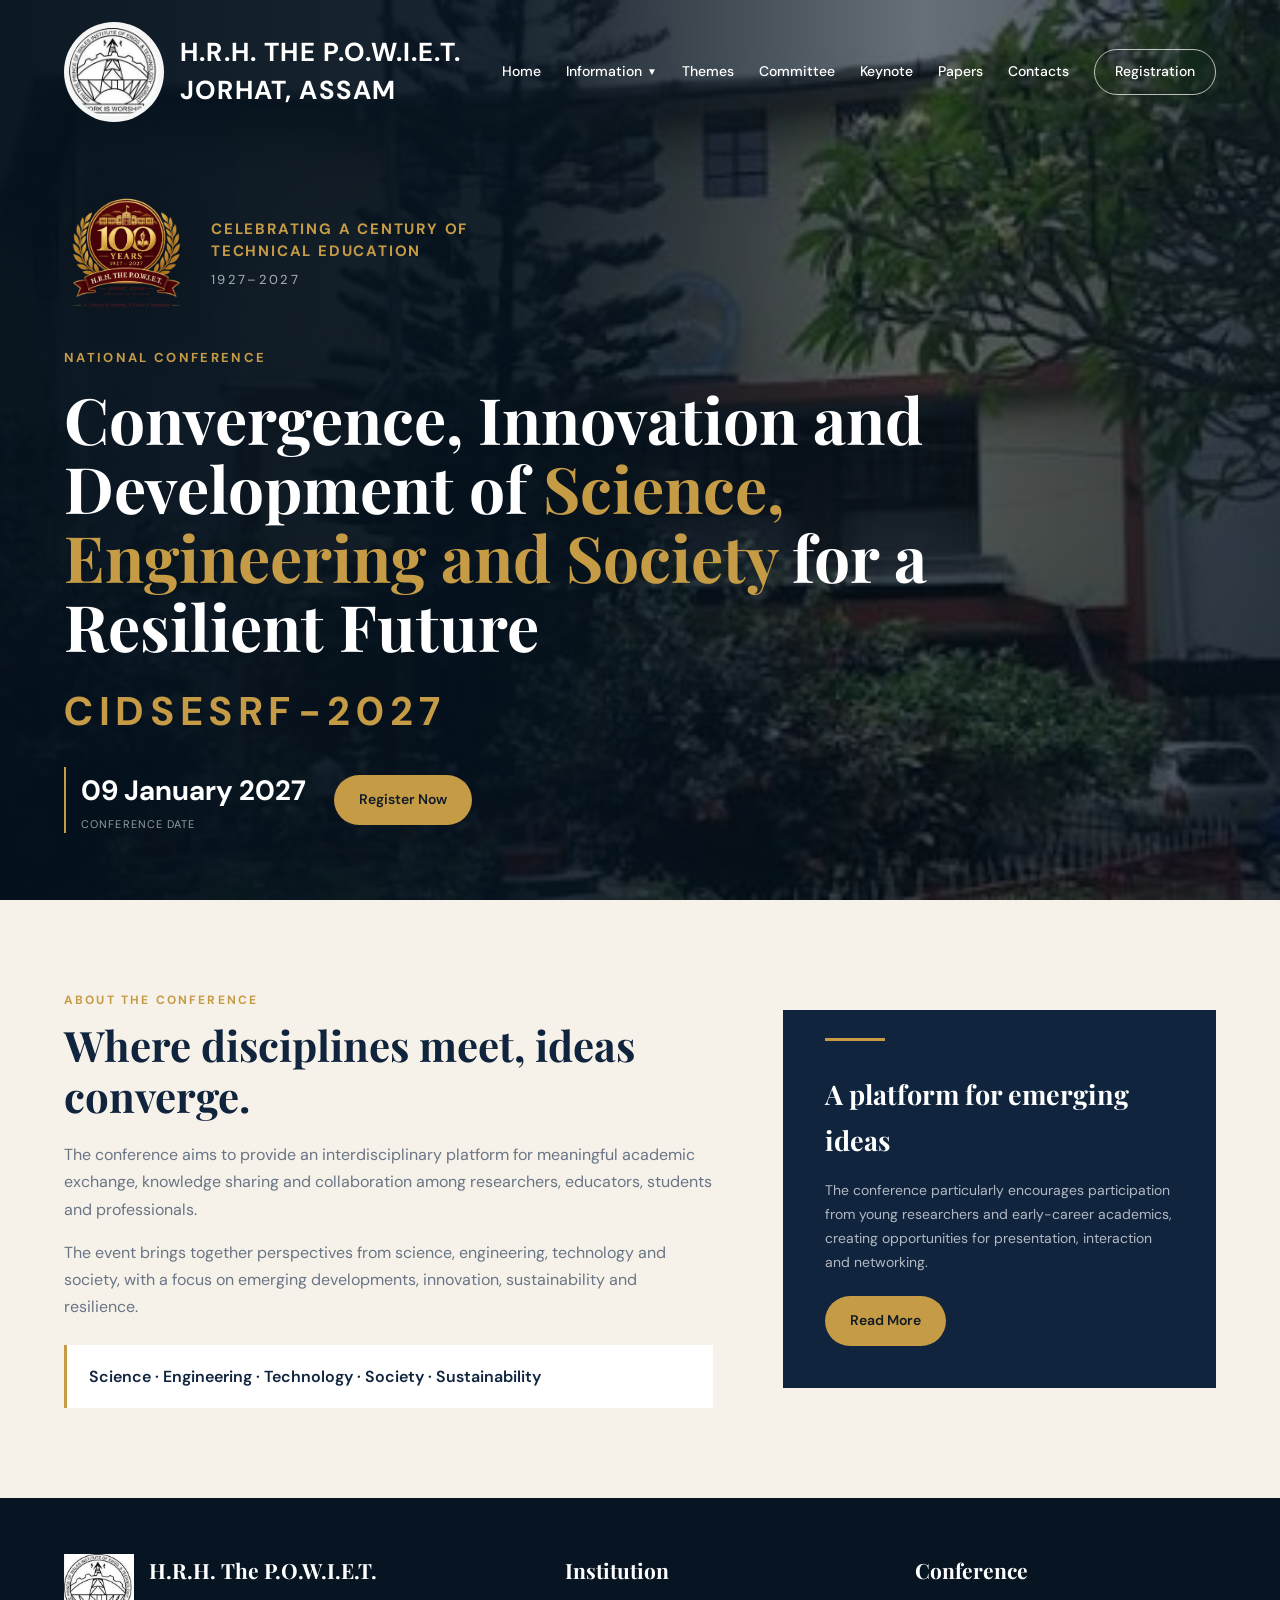
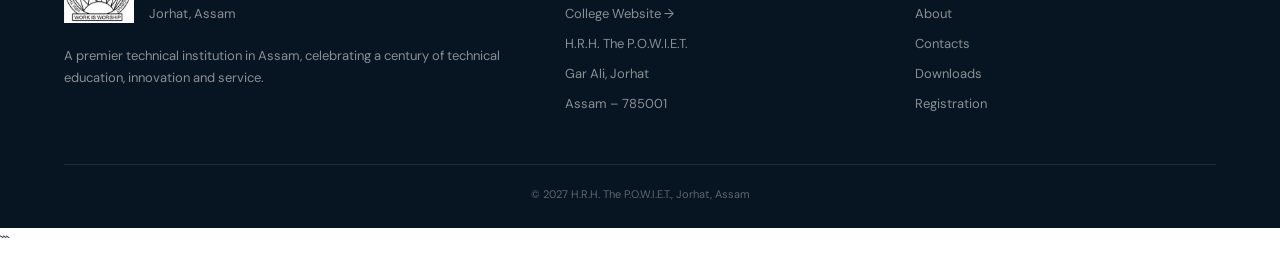
==== index.html @ 9e9adab2 "Update index.html" ====
<!DOCTYPE html>
<html lang="en">

<head>

    <meta charset="UTF-8">
    <meta name="viewport" content="width=device-width, initial-scale=1.0">

    <title>CIDSESRF-2027 | H.R.H. The P.O.W.I.E.T.</title>

    <!-- Google Fonts -->
    <link rel="preconnect" href="https://fonts.googleapis.com">
    <link rel="preconnect" href="https://fonts.gstatic.com" crossorigin>

    <link href="https://fonts.googleapis.com/css2?family=DM+Sans:wght@400;500;600;700&family=Playfair+Display:wght@500;600;700&display=swap" rel="stylesheet">


    <style>

        /* =====================================================
           GENERAL
        ===================================================== */

        :root {
            --navy: #10243e;
            --dark-navy: #071522;
            --gold: #c69b45;
            --cream: #f6f2e9;
            --white: #ffffff;
            --text: #263342;
            --muted: #697586;
            --border: #e5dfd3;
        }

        * {
            margin: 0;
            padding: 0;
            box-sizing: border-box;
        }

        html {
            scroll-behavior: smooth;
        }

        body {
            font-family: "DM Sans", sans-serif;
            color: var(--text);
            background: var(--white);
            line-height: 1.7;
        }

        a {
            text-decoration: none;
            color: inherit;
        }

        img {
            max-width: 100%;
            display: block;
        }

        .container {
            width: 90%;
            max-width: 1200px;
            margin: auto;
        }


        /* =====================================================
           NAVIGATION
        ===================================================== */

        .navbar {
            position: absolute;
            top: 0;
            left: 0;
            width: 100%;
            z-index: 20;

            padding: 22px 5%;

            display: flex;
            justify-content: space-between;
            align-items: center;

            color: white;
        }

        .brand {
            display: flex;
            align-items: center;
            gap: 16px;
        }

        .brand img {
            width: 100px;
            height: 100px;

            object-fit: contain;

            background: rgba(255,255,255,0.96);
            padding: 5px;

            border-radius: 50%;
        }

        .brand-text {
            font-size: 26px;
            font-weight: 700;
            line-height: 1.45;

            letter-spacing: 0.045em;

            color: white;
        }

        .brand-text span {
            font-size: 12px;
            font-weight: 500;
            opacity: 0.72;
        }

       .nav-links{
    display:flex;
    align-items:center;
    gap:25px;
}

.nav-links a{
    font-size:13px;
    font-weight:500;
    color:white;
    transition:.25s ease;
}

.nav-links a:hover{
    color:var(--gold);
}

.nav-links a.active{
    color:var(--gold);
}

        .nav-links a {
            font-size: 14px;
            font-weight: 500;

            color: white;

            transition: 0.25s ease;
        }

        .nav-links a:hover {
            color: var(--gold);
        }

        .nav-register {
            border: 1px solid rgba(255,255,255,0.7);

            padding: 10px 20px;

            border-radius: 30px;
        }

        .nav-register:hover {
            background: white;
            color: var(--navy) !important;
        }
.nav-dropdown{
    position:relative;
}

.nav-dropdown > a{
    display:flex;
    align-items:center;
    gap:5px;
}

.dropdown-arrow{
    font-size:10px;
}

.dropdown-menu{

    position:absolute;

    top:100%;
    left:50%;

    transform:translateX(-50%) translateY(8px);

    min-width:190px;

    background:white;

    padding:10px 0;

    border-radius:7px;

    box-shadow:0 12px 30px rgba(0,0,0,.18);

    opacity:0;
    visibility:hidden;

    transition:.2s ease;

}

.nav-dropdown:hover .dropdown-menu{

    opacity:1;
    visibility:visible;

    transform:translateX(-50%) translateY(0);

}


.dropdown-menu a{

    display:block;

    padding:10px 20px;

    color:var(--navy)!important;

    font-size:13px;

}


.dropdown-menu a:hover{

    background:var(--cream);

    color:var(--gold)!important;

}

        /* =====================================================
           HERO
        ===================================================== */

        .hero {
            min-height: 100vh;

            position: relative;

            display: flex;
            align-items: center;

            background:
                linear-gradient(
                    90deg,
                  rgba(4,17,29,0.97) 0%,
rgba(4,17,29,0.91) 40%,
rgba(4,17,29,0.60) 72%,
rgba(4,17,29,0.76) 100%
                ),
                url("college-photo.jpg");

            background-size: cover;
            background-position: center;
        }

        .hero-content {
            position: relative;
            z-index: 2;

            padding-top: 125px;

            max-width: 1000px;
        }


        /* =====================================================
           CENTENARY EMBLEM
        ===================================================== */

        .conference-id {
            display: flex;

            align-items: center;

            margin-bottom: 30px;
        }

        .centenary-logo {
            width: 125px;
            height: 125px;

            object-fit: contain;

            filter: drop-shadow(
                0 8px 20px rgba(0,0,0,0.30)
            );
        }

        .centenary-text {
            margin-left: 22px;

            color: white;
        }

        .centenary-text strong {
            display: block;

            color: var(--gold);

            font-size: 15px;

            line-height: 1.5;

            letter-spacing: 0.12em;

            font-weight: 700;
        }

        .centenary-text span {
            display: block;

            margin-top: 6px;

            color: rgba(255,255,255,0.65);

            font-size: 13px;

            letter-spacing: 0.18em;
        }


        /* =====================================================
           CONFERENCE HEADING
        ===================================================== */

        .conference-label {
            color: var(--gold);

            font-size: 13px;

            font-weight: 700;

            text-transform: uppercase;

            letter-spacing: 0.18em;

            margin-bottom: 15px;
        }

        .hero h1 {
            font-family: "Playfair Display", serif;

            color: white;

            font-size: clamp(40px, 5vw, 70px);

            line-height: 1.08;

            margin-bottom: 17px;
        }

        .hero h1 span {
            color: var(--gold);
        }

        .conference-shortname {
            color: var(--gold);

            font-size: 40px;

            font-weight: 700;

            letter-spacing: 0.18em;

            margin-bottom: 22px;
        }

        .hero-description {
            color: rgba(255,255,255,0.82);

            max-width: 760px;

            font-size: 16px;

            margin-bottom: 30px;
        }


        /* =====================================================
           DATE + REGISTER
        ===================================================== */

        .hero-actions {
            display: flex;

            align-items: center;

            gap: 20px;

            flex-wrap: wrap;
        }

        .conference-date {
            border-left: 2px solid var(--gold);

            padding-left: 15px;

            margin-right: 8px;
        }

        .conference-date strong {
            display: block;

            color: white;

            font-size: 28px;
        }

        .conference-date small {
            display: block;

            color: rgba(255,255,255,0.58);

            font-size: 11px;

            text-transform: uppercase;

            letter-spacing: 0.1em;
        }


        /* =====================================================
           BUTTONS
        ===================================================== */

        .btn {
            display: inline-block;

            padding: 13px 25px;

            border-radius: 30px;

            font-size: 14px;

            font-weight: 600;

            transition: 0.25s ease;
        }

        .btn-primary {
            background: var(--gold);

            color: #101b26;
        }

        .btn-primary:hover {
            transform: translateY(-2px);

            background: #d4ad5d;
        }

        .btn-outline {
            color: white;

            border: 1px solid rgba(255,255,255,0.65);
        }

        .btn-outline:hover {
            background: white;

            color: var(--navy);
        }


        /* =====================================================
           INTRODUCTION
        ===================================================== */

        .intro {
            background: var(--cream);

            padding: 90px 0;
        }

        .intro-grid {
            display: grid;

            grid-template-columns: 1.2fr 0.8fr;

            gap: 70px;

            align-items: center;
        }

        .section-label {
            color: var(--gold);

            font-size: 12px;

            font-weight: 700;

            text-transform: uppercase;

            letter-spacing: 0.18em;

            margin-bottom: 10px;
        }

        .section-title {
            font-family: "Playfair Display", serif;

            color: var(--navy);

            font-size: 42px;

            line-height: 1.2;

            margin-bottom: 20px;
        }

        .intro-text p {
            color: var(--muted);

            margin-bottom: 16px;
        }

        .intro-highlight {
            margin-top: 25px;

            padding: 18px 22px;

            background: white;

            border-left: 3px solid var(--gold);

            color: var(--navy);

            font-weight: 600;
        }

        .intro-card {
            background: var(--navy);

            color: white;

            padding: 42px;

            position: relative;
        }

        .intro-card::before {
            content: "";

            position: absolute;

            width: 60px;
            height: 3px;

            background: var(--gold);

            top: 28px;
            left: 42px;
        }

        .intro-card h3 {
            font-family: "Playfair Display", serif;

            font-size: 27px;

            margin-top: 20px;

            margin-bottom: 15px;
        }

        .intro-card p {
            color: rgba(255,255,255,0.68);

            font-size: 14px;

            margin-bottom: 22px;
        }


        /* =====================================================
           FOOTER
        ===================================================== */

        footer {
            background: var(--dark-navy);

            color: white;

            padding: 55px 0 25px;
        }

        .footer-grid {
            display: grid;

            grid-template-columns: 1.5fr 1fr 1fr;

            gap: 50px;
        }

        .footer-brand {
            display: flex;

            align-items: flex-start;

            gap: 15px;
        }

        .footer-brand img {
            width: 70px;
            height: 70px;

            object-fit: contain;
        }

        footer h3 {
            font-family: "Playfair Display", serif;

            font-size: 21px;

            margin-bottom: 14px;
        }

        footer p,
        footer li {
            color: rgba(255,255,255,0.52);

            font-size: 13px;
        }

        footer ul {
            list-style: none;
        }

        footer li {
            margin-bottom: 8px;
        }

        footer a:hover {
            color: var(--gold);
        }

        .copyright {
            margin-top: 40px;

            padding-top: 20px;

            border-top: 1px solid rgba(255,255,255,0.1);

            text-align: center;

            color: rgba(255,255,255,0.35);

            font-size: 11px;
        }
        .menu-toggle{
    display:none;
    background:none;
    border:none;
    color:white;
    font-size:30px;
    cursor:pointer;
}


        /* =====================================================
           MOBILE
        ===================================================== */

        @media (max-width: 1000px) {

            .nav-links {
                gap: 15px;
            }

            .nav-links a {
                font-size: 12px;
            }

            .brand img {
                width: 65px;
                height: 65px;
            }

            .brand-text {
                font-size: 12px;
            }

        }


     @media(max-width:900px){

.menu-toggle{
    display:block;
}


.nav-links{

    display:none;

    position:absolute;

    top:80px;
    right:5%;

    background:#071522;

    width:230px;

    padding:25px;

    flex-direction:column;

    align-items:flex-start;

    gap:18px;

    border-radius:8px;

}


.nav-links.active{
    display:flex;
}


.nav-dropdown{
    width:100%;
}


.dropdown-menu{

    position:static;

    transform:none;

    width:100%;

    background:#071522;

    box-shadow:none;

    display:none;

}


.nav-dropdown.mobile-open .dropdown-menu{

    display:block;

    opacity:1;

    visibility:visible;

}


.dropdown-menu a{

    color:rgba(255,255,255,.8)!important;

}

}
        @media (max-width: 600px) {

            .navbar {
                padding: 15px 5%;
            }

            .brand img {
                width: 55px;
                height: 55px;
            }

            .brand-text {
                font-size: 10px;
            }

            .hero {
                min-height: 900px;
            }

            .hero-content {
                padding-top: 115px;
            }

            .conference-id {
                align-items: flex-start;
            }

            .centenary-logo {
                width: 85px;
                height: 85px;
            }

            .centenary-text {
                margin-left: 14px;
            }

            .centenary-text strong {
                font-size: 10px;
            }

            .centenary-text span {
                font-size: 9px;
            }

            .hero h1 {
                font-size: 38px;
            }

            .conference-shortname {
                font-size: 26px;
            }

            .hero-description {
                font-size: 14px;
            }

            .hero-actions {
                align-items: flex-start;

                flex-direction: column;
            }

            .section-title {
                font-size: 34px;
            }

            .intro-card {
                padding: 32px;
            }

        }

    </style>

</head>


<body>


<!-- =========================================================
     NAVIGATION
========================================================= -->

<header class="navbar">

    <a href="index.html" class="brand">

        <!-- COLLEGE LOGO -->
        <img
            src="college-logo.png"
            alt="H.R.H. The P.O.W.I.E.T. College Logo"
        >

        <div class="brand-text">

            H.R.H. THE P.O.W.I.E.T.<br>
            JORHAT, ASSAM

        </div>

    </a>
<button class="menu-toggle" id="menu-toggle">
    ☰
</button>

    <nav class="nav-links">

        <a href="index.html">
            Home
        </a>

      <div class="nav-dropdown">

    <a href="#">
        Information
        <span class="dropdown-arrow">▼</span>
    </a>

    <div class="dropdown-menu">

        <a href="about.html">
            About Us
        </a>

        <a href="important-dates.html">
            Important Dates
        </a>

        <a href="programme.html">
            Programme
        </a>

    </div>

</div>

        <a href="themes.html">
            Themes
        </a>

        <a href="committee.html">
            Committee
        </a>

        <a href="keynote.html">
            Keynote
        </a>

     

        <a href="call-for-papers.html">
            Papers
        </a>
        <a href="contact.html">
            Contacts
        </a>

        <a href="registration.html" class="nav-register">
            Registration
        </a>

    </nav>

</header>



<!-- =========================================================
     HERO
========================================================= -->

<section class="hero">

    <div class="container">

        <div class="hero-content">


            <!-- CENTENARY EMBLEM -->

            <div class="conference-id">

                <img
                    src="png1.png"
                    alt="Centenary Emblem 1927–2027"
                    class="centenary-logo"
                >

                <div class="centenary-text">

                    <strong>
                        CELEBRATING A CENTURY OF<br>
                        TECHNICAL EDUCATION
                    </strong>

                    <span>
                        1927–2027
                    </span>

                </div>

            </div>



            <!-- CONFERENCE NAME -->

            <div class="conference-label">
                NATIONAL CONFERENCE
            </div>


            <h1>

                Convergence, Innovation and Development of
                <span>
                    Science, Engineering and Society
                </span>
                for a Resilient Future

            </h1>


            <!-- SHORT NAME BELOW LONG NAME -->

            <div class="conference-shortname">
                CIDSESRF-2027
            </div>


          



            <!-- DATE + REGISTER ONLY -->

            <div class="hero-actions">

                <div class="conference-date">

                    <strong>
                        09 January 2027
                    </strong>

                    <small>
                        Conference Date
                    </small>

                </div>


                <a
                    href="registration.html"
                    class="btn btn-primary"
                >
                    Register Now
                </a>

            </div>


        </div>

    </div>

</section>



<!-- =========================================================
     SHORT ABOUT
========================================================= -->

<section class="intro">

    <div class="container">

        <div class="intro-grid">


            <div>

                <div class="section-label">
                    About the Conference
                </div>


                <h2 class="section-title">

                    Where disciplines meet,
                    ideas converge.

                </h2>


                <div class="intro-text">

                    <p>

                        The conference aims to provide an
                        interdisciplinary platform for meaningful
                        academic exchange, knowledge sharing and
                        collaboration among researchers, educators,
                        students and professionals.

                    </p>


                    <p>

                        The event brings together perspectives from
                        science, engineering, technology and society,
                        with a focus on emerging developments,
                        innovation, sustainability and resilience.

                    </p>

                </div>


                <div class="intro-highlight">

                    Science · Engineering · Technology · Society · Sustainability

                </div>

            </div>


            <div class="intro-card">

                <h3>
                    A platform for
                    emerging ideas
                </h3>


                <p>

                    The conference particularly encourages
                    participation from young researchers and
                    early-career academics, creating opportunities
                    for presentation, interaction and networking.

                </p>


                <a
                    href="about.html"
                    class="btn btn-primary"
                >
                    Read More
                </a>

            </div>


        </div>

    </div>

</section>



<!-- =========================================================
     FOOTER
========================================================= -->

<footer>

    <div class="container">

        <div class="footer-grid">


            <!-- INSTITUTION -->

            <div>

                <div class="footer-brand">

                    <img
                        src="college-logo.png"
                        alt="H.R.H. The P.O.W.I.E.T. Logo"
                    >

                    <div>

                        <h3>
                            H.R.H. The P.O.W.I.E.T.
                        </h3>

                        <p>
                            Jorhat, Assam
                        </p>

                    </div>

                </div>


                <p style="margin-top:20px; max-width:450px;">

                    A premier technical institution in Assam,
                    celebrating a century of technical education,
                    innovation and service.

                </p>

            </div>



            <!-- COLLEGE -->

            <div>

                <h3>
                    Institution
                </h3>

                <ul>

                    <li>
                        <a
                           href="https://powietjrt.in/"
                target="_blank"
            >
                College Website →
            </a>
        </li>

        <li>
            H.R.H. The P.O.W.I.E.T.
        </li>

        <li>
            Gar Ali, Jorhat
        </li>

        <li>
            Assam – 785001
        </li>

    </ul>

</div>



            <!-- CONFERENCE -->

            <div>

                <h3>
                    Conference
                </h3>

                <ul>

                    <li>
                        <a href="about.html">
                            About
                        </a>
                    </li>

                    <li>
                        <a href="contact.html">
                            Contacts
                        </a>
                    </li>

                    <li>
                        <a href="downloads.html">
                            Downloads
                        </a>
                    </li>

                   

                    <li>
                        <a href="registration.html">
                            Registration
                        </a>
                    </li>

                </ul>

            </div>


        </div>


        <div class="copyright">

            © 2027 H.R.H. The P.O.W.I.E.T., Jorhat, Assam

        </div>

    </div>

</footer>
<script>

const menuToggle=document.getElementById("menu-toggle");
const navLinks=document.querySelector(".nav-links");

const navDropdown=document.querySelector(".nav-dropdown");
const infoLink=navDropdown.querySelector(":scope > a");


menuToggle.onclick=function(){

    navLinks.classList.toggle("active");

};


infoLink.onclick=function(e){

    if(window.innerWidth<=900){

        e.preventDefault();

        navDropdown.classList.toggle("mobile-open");

    }

};
    </script>
</body>

</html>
```
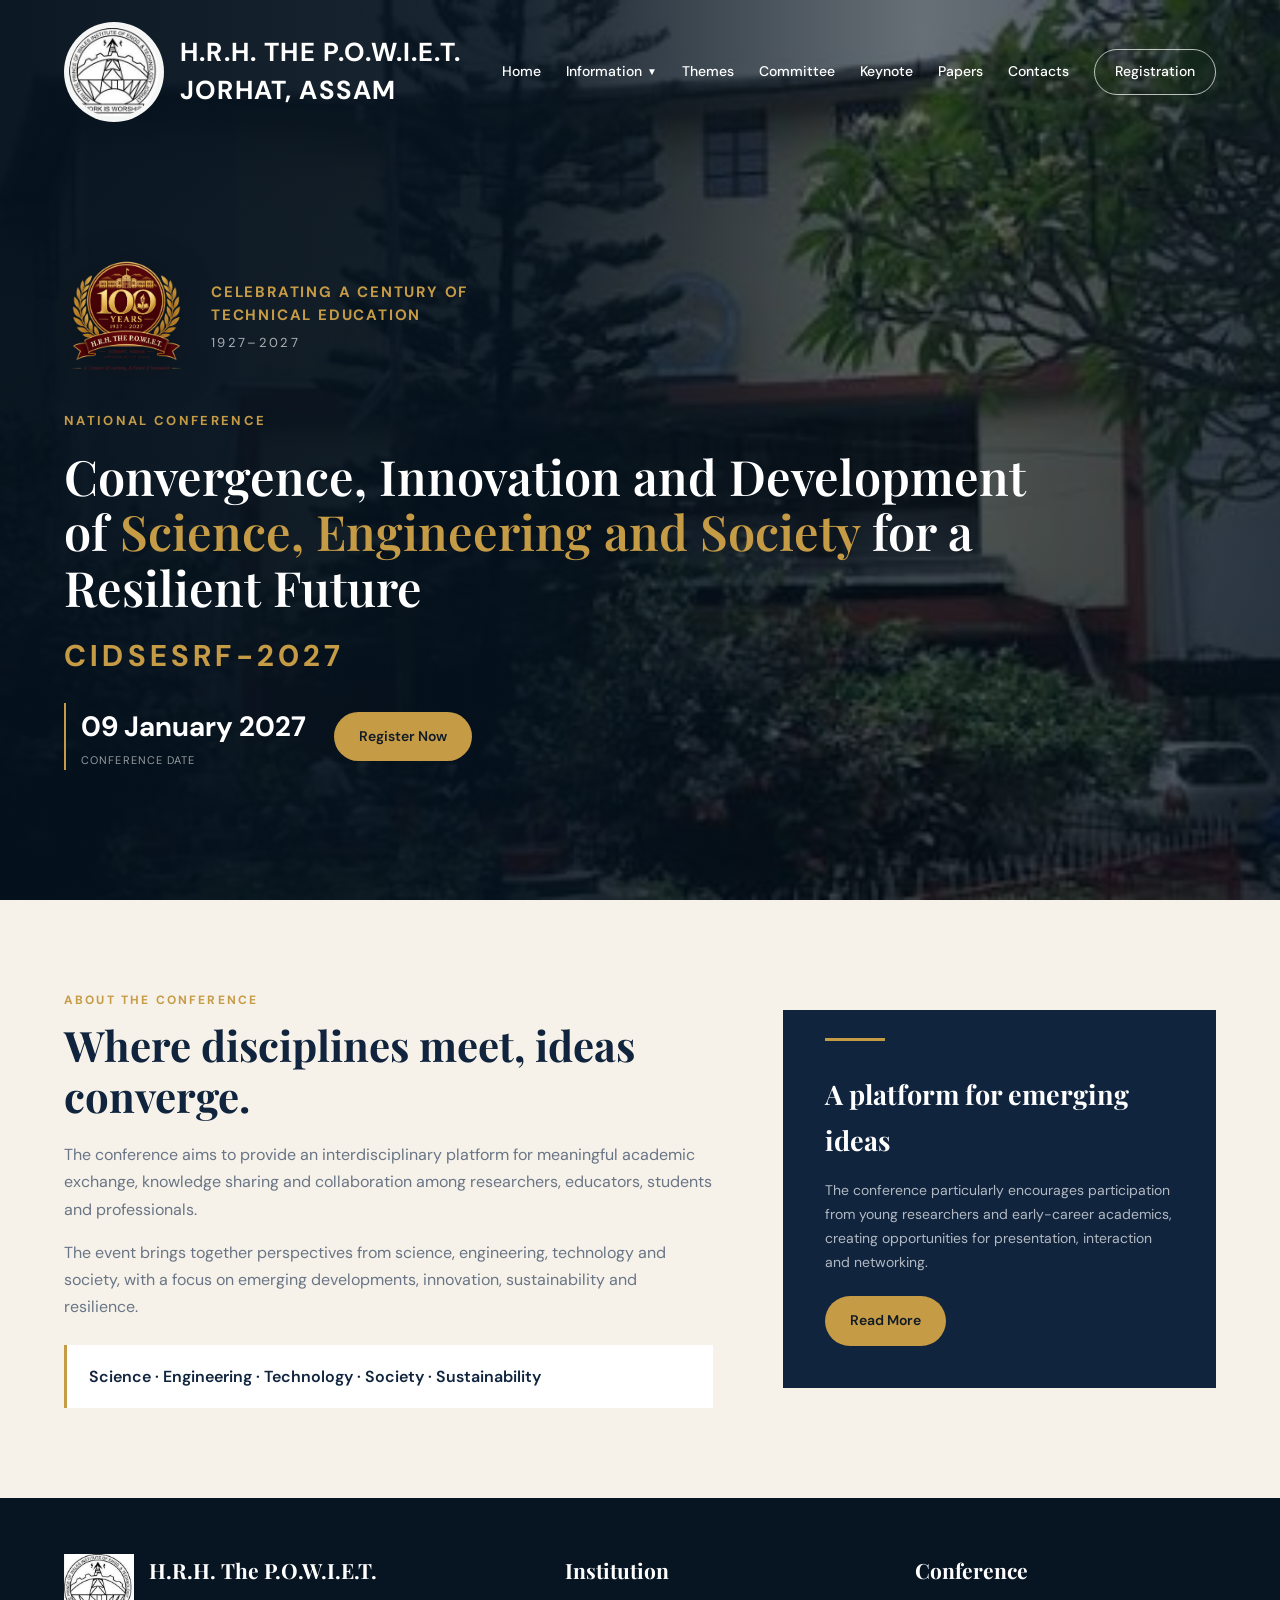
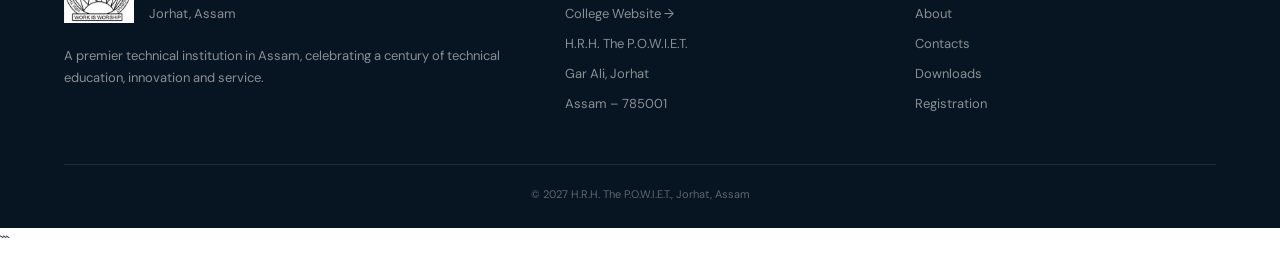
==== commit d253d104: "Update index.html" ====
--- a/index.html
+++ b/index.html
@@ -347,33 +347,26 @@
             margin-bottom: 15px;
         }
 
-        .hero h1 {
-            font-family: "Playfair Display", serif;
-
-            color: white;
-
-            font-size: clamp(40px, 5vw, 70px);
-
-            line-height: 1.08;
-
-            margin-bottom: 17px;
-        }
+    .hero h1 {
+    font-family: "Playfair Display", serif;
+    color: white;
+    font-size: clamp(34px, 3.8vw, 54px);
+    line-height: 1.15;
+    font-weight: 600;
+    margin-bottom: 15px;
+}
 
         .hero h1 span {
             color: var(--gold);
         }
 
-        .conference-shortname {
-            color: var(--gold);
-
-            font-size: 40px;
-
-            font-weight: 700;
-
-            letter-spacing: 0.18em;
-
-            margin-bottom: 22px;
-        }
+       .conference-shortname {
+    color: var(--gold);
+    font-size: 30px;
+    font-weight: 700;
+    letter-spacing: 0.14em;
+    margin-bottom: 22px;
+}
 
         .hero-description {
             color: rgba(255,255,255,0.82);
@@ -768,6 +761,18 @@
     color:rgba(255,255,255,.8)!important;
 
 }
+             .intro-grid{
+        grid-template-columns:1fr;
+        gap:40px;
+    }
+
+    .footer-grid{
+        grid-template-columns:1fr;
+    }
+
+    .hero{
+        min-height:850px;
+    }
 
 }
         @media (max-width: 600px) {
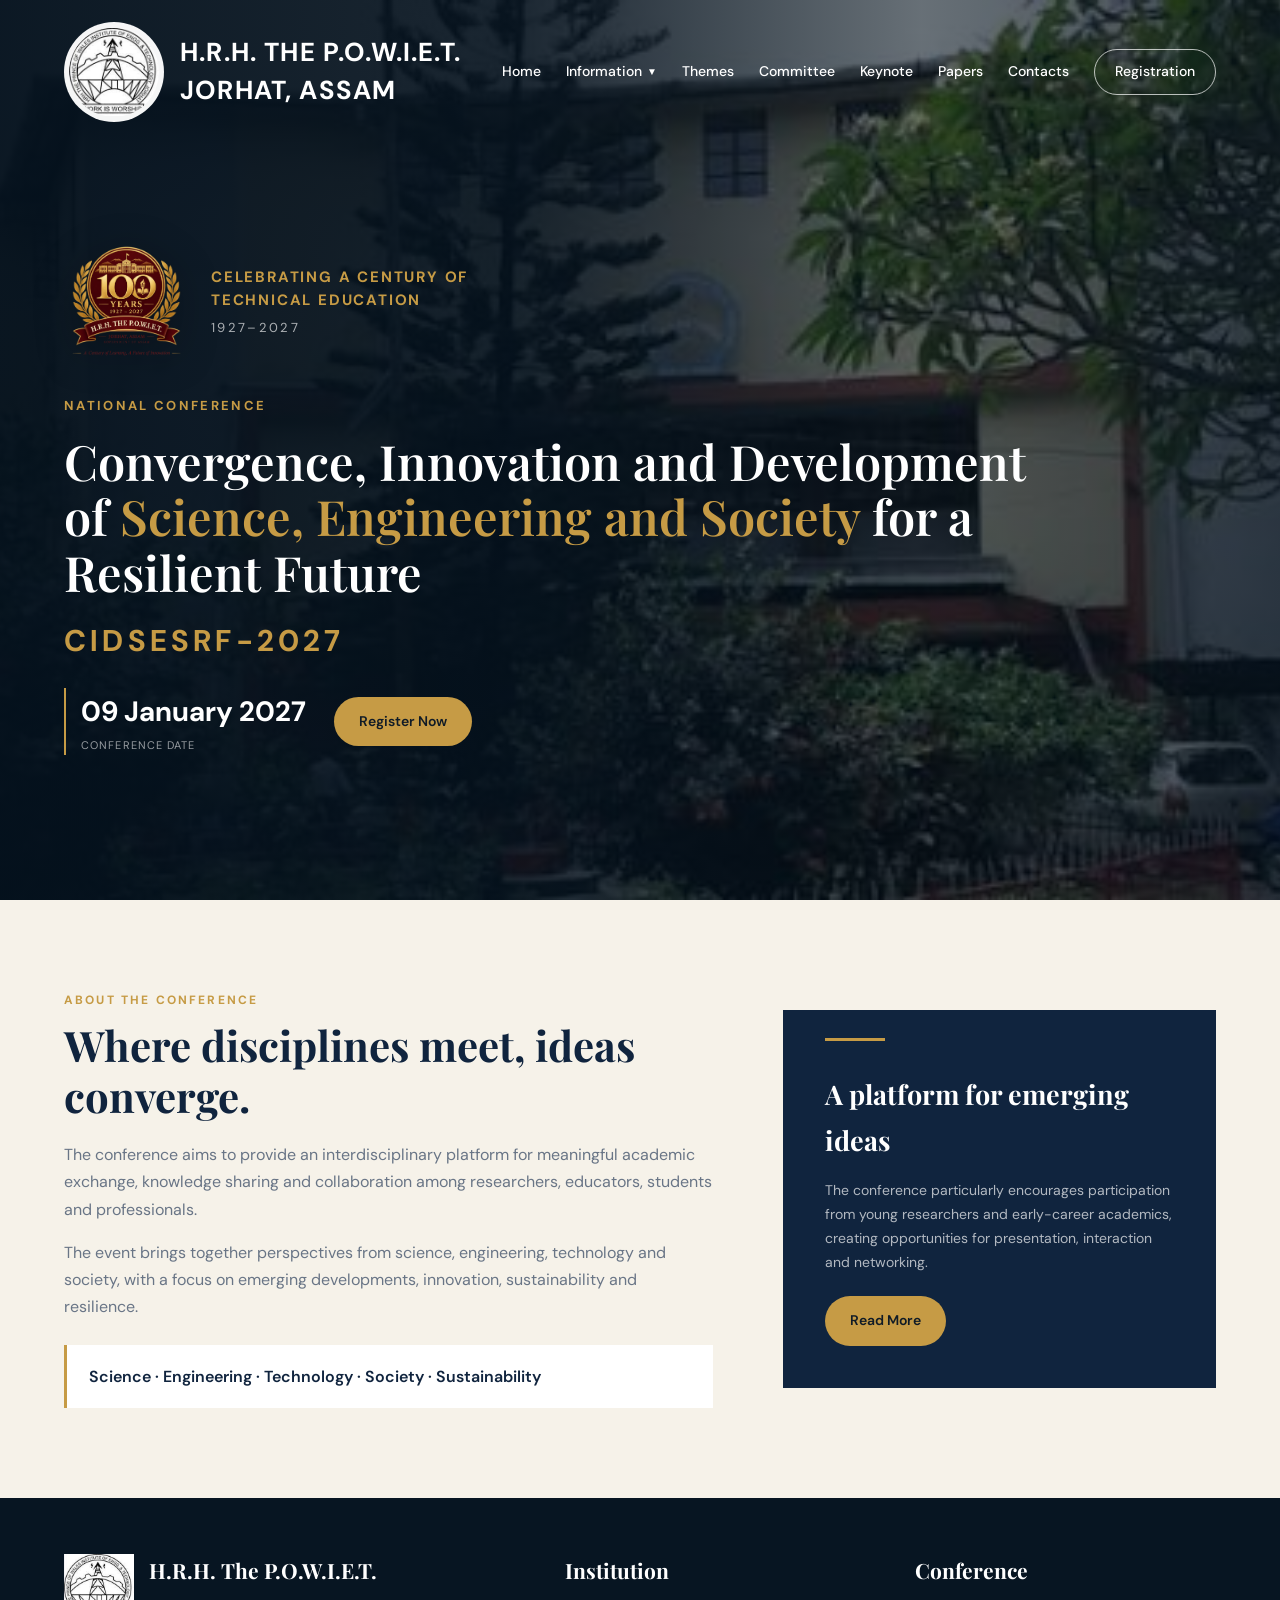
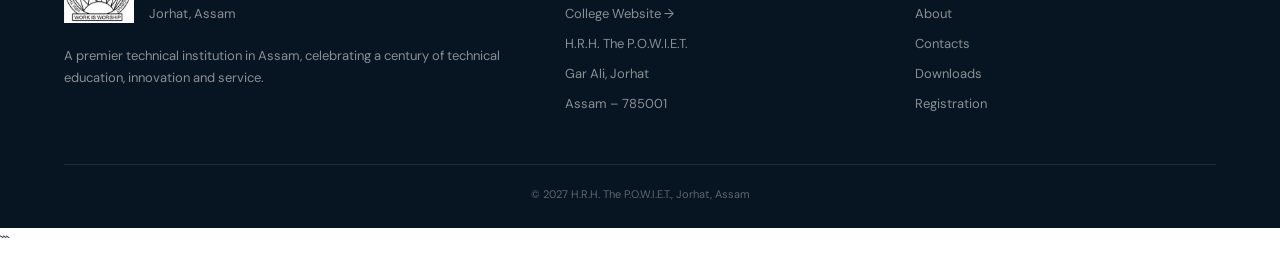
==== commit 880e2af6: "Update index.html" ====
--- a/index.html
+++ b/index.html
@@ -267,7 +267,7 @@
             position: relative;
             z-index: 2;
 
-            padding-top: 125px;
+            padding-top: 95px;
 
             max-width: 1000px;
         }
@@ -771,7 +771,7 @@
     }
 
     .hero{
-        min-height:850px;
+        min-height:750px;
     }
 
 }
@@ -791,7 +791,7 @@
             }
 
             .hero {
-                min-height: 900px;
+                min-height: 760px;
             }
 
             .hero-content {
@@ -820,11 +820,12 @@
             }
 
             .hero h1 {
-                font-size: 38px;
+                font-size: 32px;
+                line-height: 1.15;
             }
 
             .conference-shortname {
-                font-size: 26px;
+                font-size: 23px;
             }
 
             .hero-description {
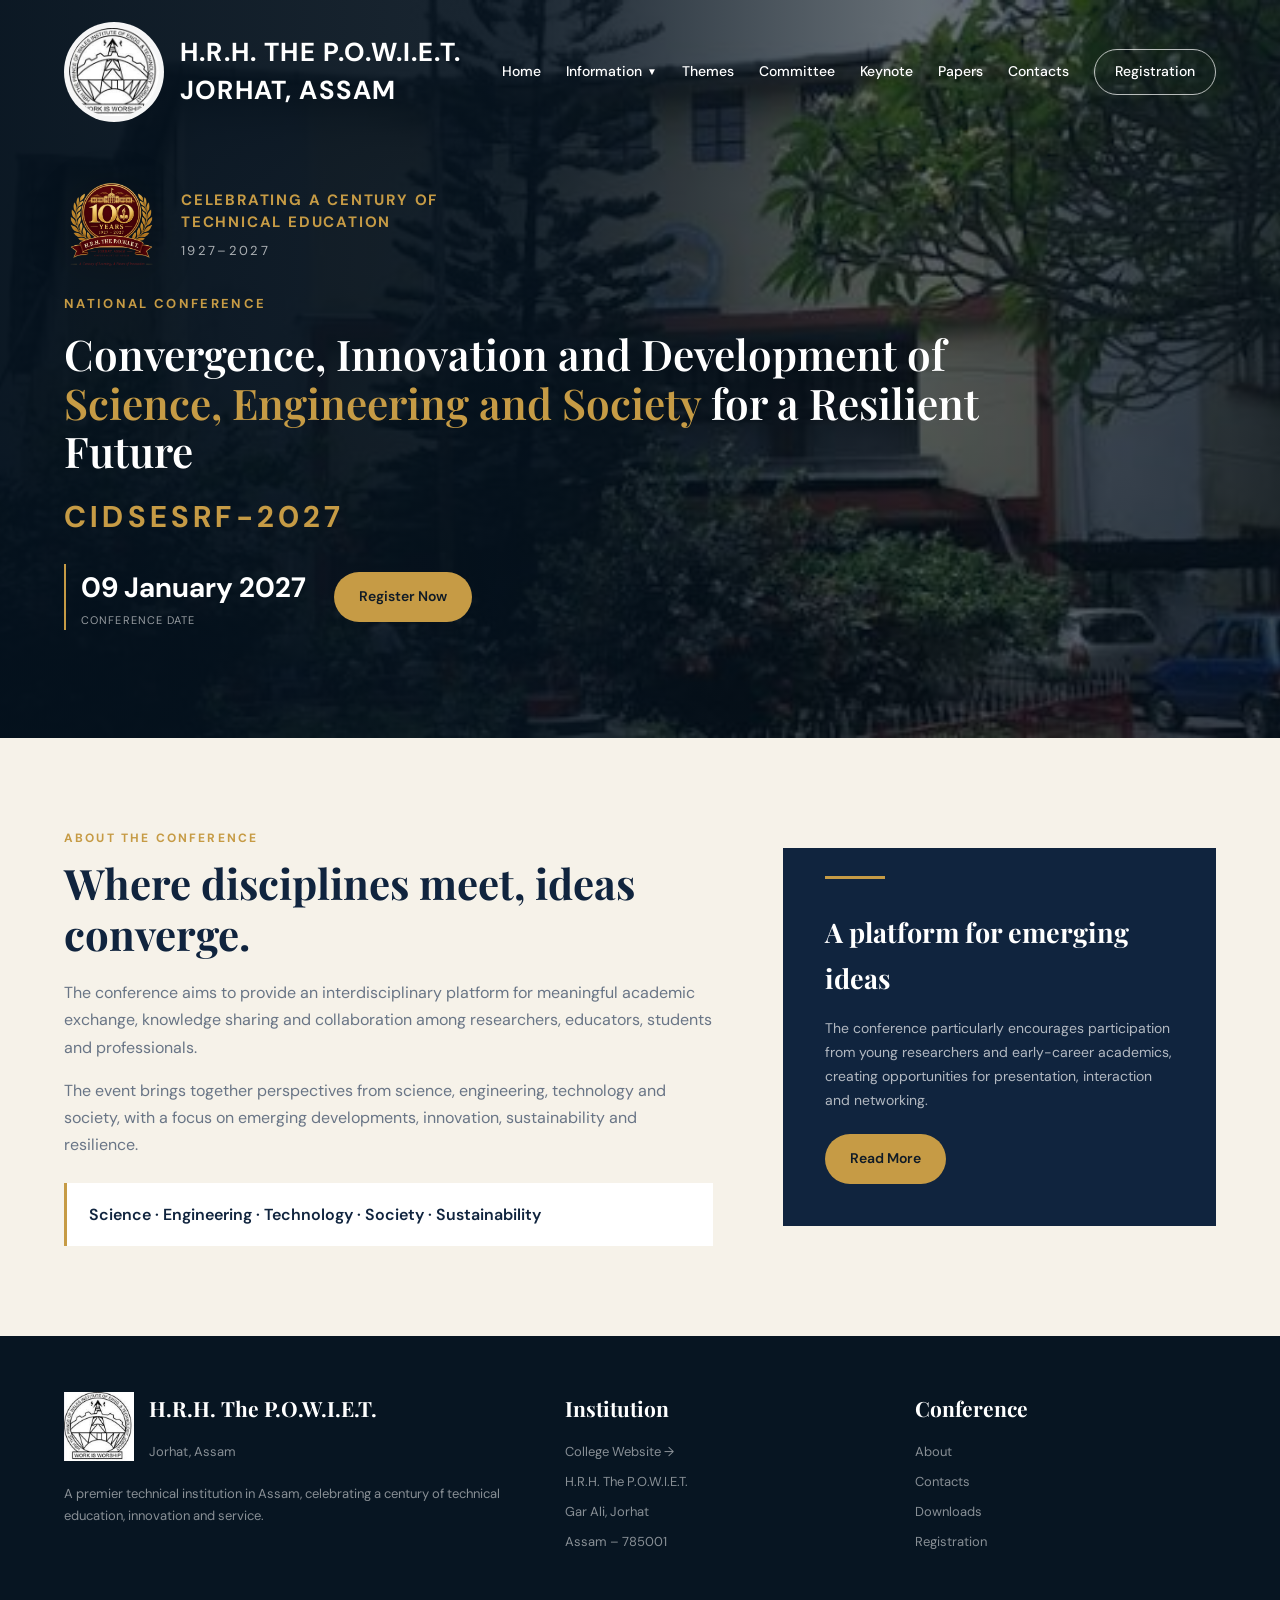
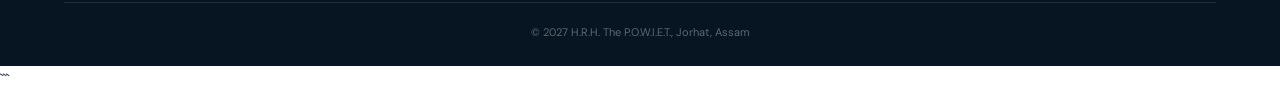
==== commit 93fe09d3: "Update index.html" ====
--- a/index.html
+++ b/index.html
@@ -242,7 +242,7 @@
         ===================================================== */
 
         .hero {
-            min-height: 100vh;
+            min-height: 82vh;
 
             position: relative;
 
@@ -267,7 +267,7 @@
             position: relative;
             z-index: 2;
 
-            padding-top: 95px;
+            padding-top: 70px;
 
             max-width: 1000px;
         }
@@ -282,12 +282,12 @@
 
             align-items: center;
 
-            margin-bottom: 30px;
+            margin-bottom: 20px;
         }
 
         .centenary-logo {
-            width: 125px;
-            height: 125px;
+            width: 95px;
+            height: 95px;
 
             object-fit: contain;
 
@@ -350,8 +350,8 @@
     .hero h1 {
     font-family: "Playfair Display", serif;
     color: white;
-    font-size: clamp(34px, 3.8vw, 54px);
-    line-height: 1.15;
+font-size: clamp(34px, 3.3vw, 46px);
+        line-height: 1.15;
     font-weight: 600;
     margin-bottom: 15px;
 }
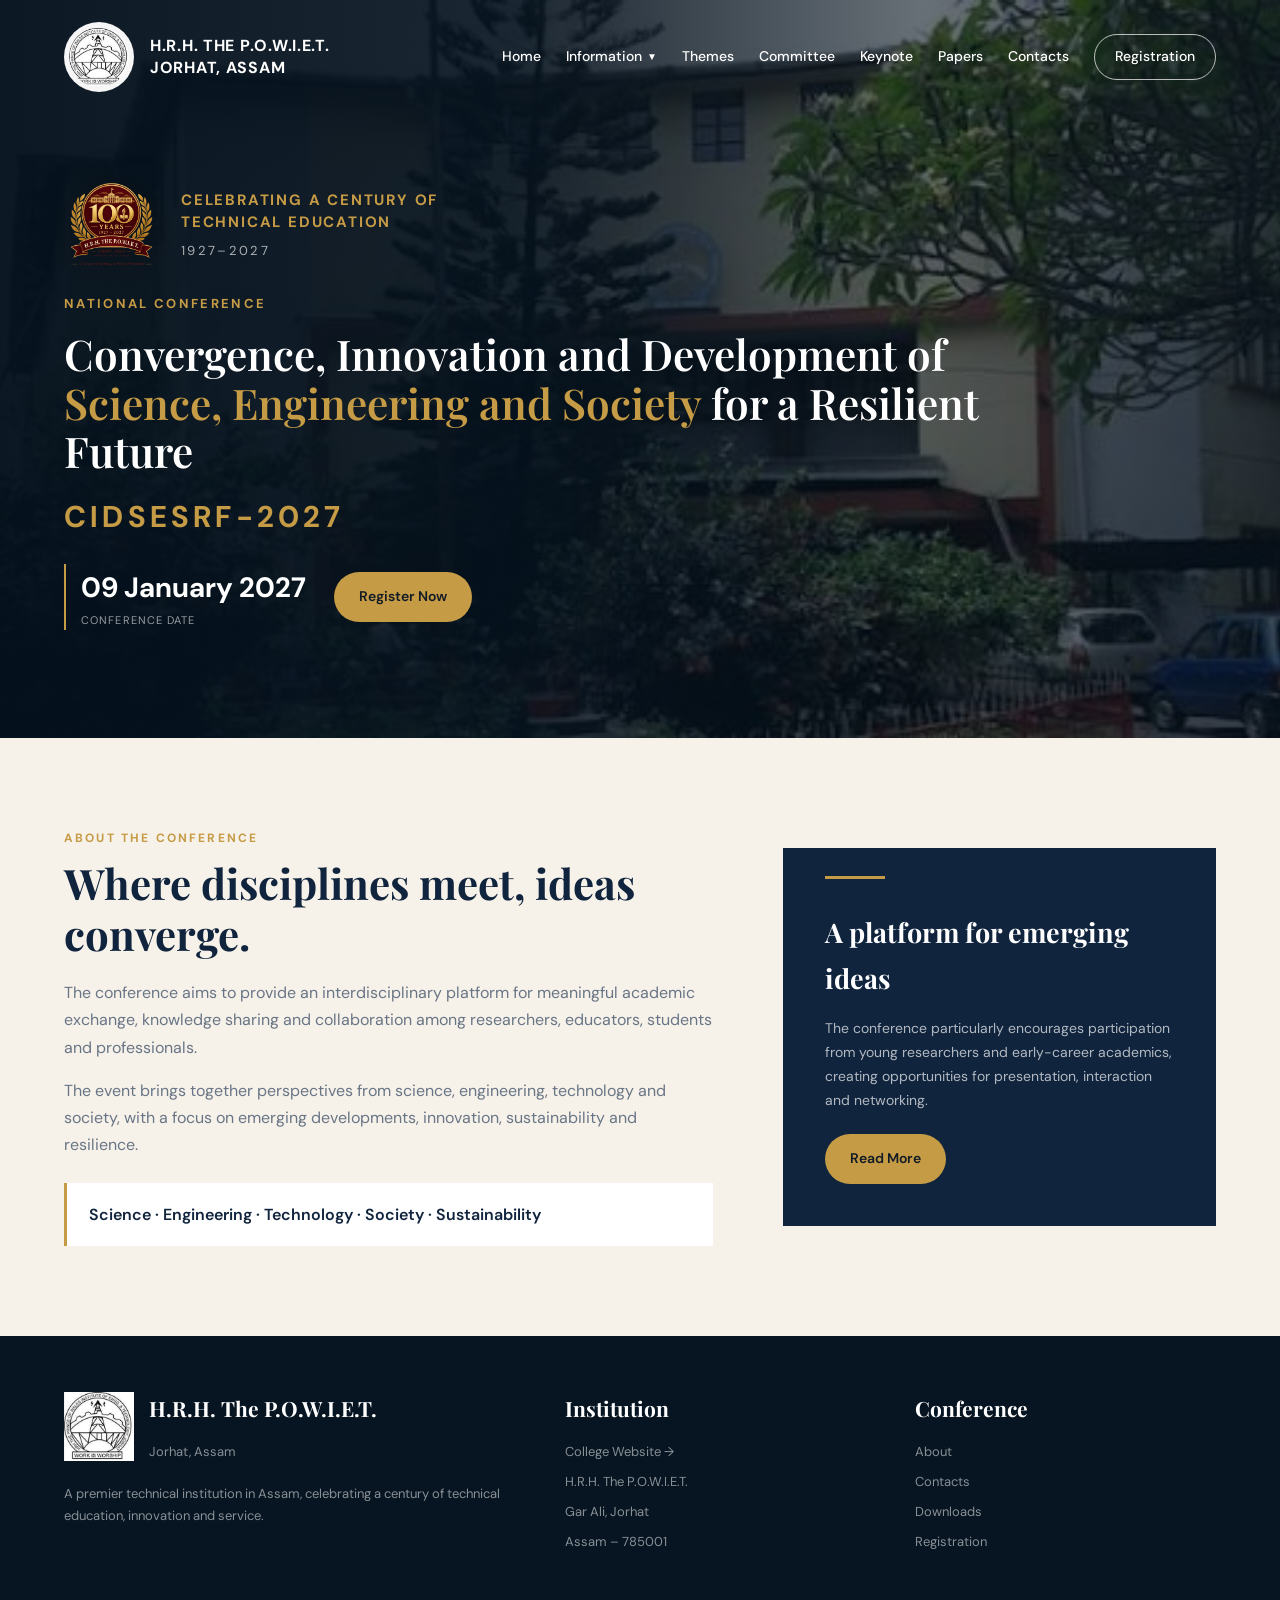
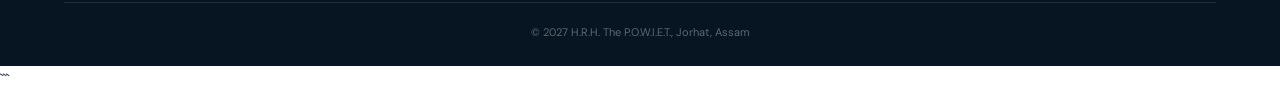
==== commit 000a9a2c: "Update index.html" ====
--- a/index.html
+++ b/index.html
@@ -93,8 +93,8 @@
         }
 
         .brand img {
-            width: 100px;
-            height: 100px;
+            width: 70px;
+            height: 70px;
 
             object-fit: contain;
 
@@ -105,9 +105,9 @@
         }
 
         .brand-text {
-            font-size: 26px;
+            font-size: 16px;
             font-weight: 700;
-            line-height: 1.45;
+            line-height: 1.4;
 
             letter-spacing: 0.045em;
 
